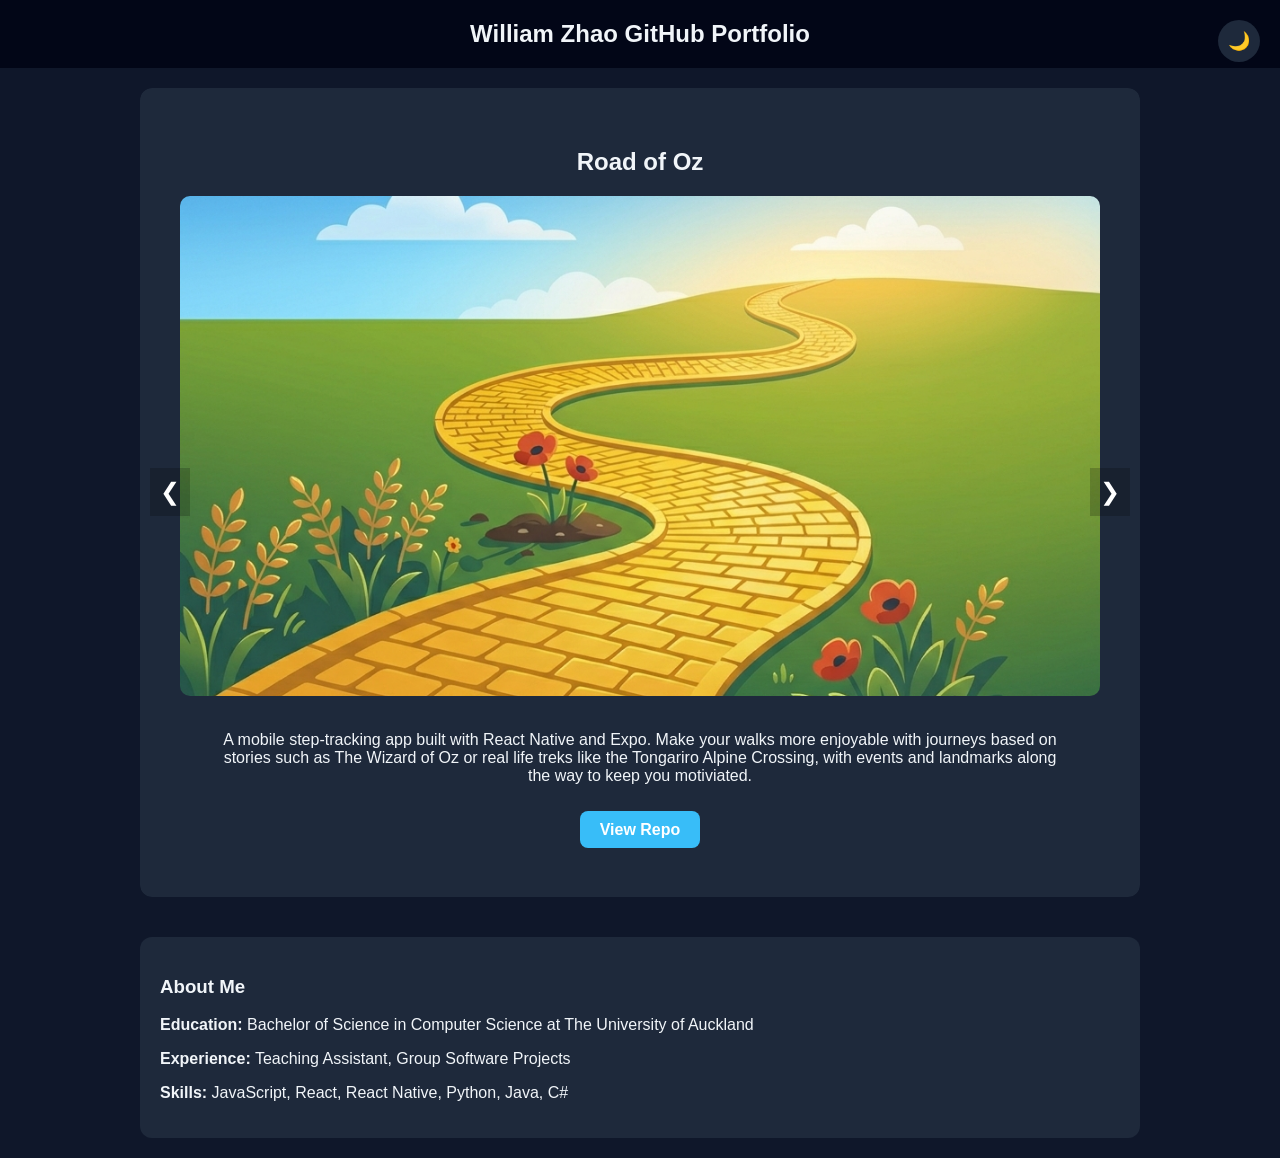
==== html/index.html @ 2fb87734 "Moved css into seperate stylesheet" ====
<!DOCTYPE html>
<html lang="en">
<head>
  <meta charset="UTF-8">
  <meta name="viewport" content="width=device-width, initial-scale=1.0">
  <link rel="stylesheet" href="../css/index.css">
  <title>My Portfolio</title>
</head>
<body>

<button class="theme-toggle" onclick="toggleTheme()" id="themeBtn">🌙</button>

<header>William Zhao GitHub Portfolio</header>

<div class="container">

  <div class="carousel">
    <div class="slides" id="slides">

      <div class="slide">
        <h2>Road of Oz</h2>
        <img src="../img/icon_RoZ.png" alt="Road of Oz screenshot" class="slide-img">
        <div class="slideText">
        <p>A mobile step-tracking app built with React Native and Expo. Make your walks more enjoyable with journeys based on stories such as The Wizard of Oz
            or real life treks like the Tongariro Alpine Crossing, with events and landmarks along the way to keep you motiviated.</p>
        </div>
        <div class="buttons">
          <a href="https://github.com/WilliamZhaoYiYang/The-Yellow-Brick-Road" target="_blank">View Repo</a>
        </div>
      </div>

      <div class="slide">
        <h2>Meddy</h2>
        <img src="../img/icon_meddy.png" alt="Road of Oz screenshot" class="slide-img">
        <div class="slideText">
            <p> A mobile pharmaceutecal app that can scan or search up any medicine approved for supply on the New Zealand Universal List of Medicines database. 
                I and my team worked on this app as a university project in collaboration with Medsafe, a medicial regulatory body run by the NZ Ministry of Health. 
                However due to privacy concerns, we are <i>not allowed</i> to set the GitHub repository public. For more information, click the button below.
            </p>
        </div>
        <div class="buttons">
          <a href="" target="_blank">View More</a>
        </div>
      </div>
    </div>

    <button class="nav-btn prev" onclick="prevSlide()">❮</button>
    <button class="nav-btn next" onclick="nextSlide()">❯</button>
  </div>

  <div class="credentials fade-in">
    <h3>About Me</h3>
    <p><strong>Education:</strong> Bachelor of Science in Computer Science at The University of Auckland</p>
    <p><strong>Experience:</strong> Teaching Assistant, Group Software Projects</p>
    <p><strong>Skills:</strong> JavaScript, React, React Native, Python, Java, C#</p>
  </div>

</div>

<script>
  let index = 0;
  const slides = document.getElementById('slides');
  const totalSlides = slides.children.length;

  function updateSlide() {
    slides.style.transform = `translateX(-${index * 100}%)`;
  }

  function nextSlide() {
    index = (index + 1) % totalSlides;
    updateSlide();
  }

  function prevSlide() {
    index = (index - 1 + totalSlides) % totalSlides;
    updateSlide();
  }

  // Auto-slide
  // setInterval(nextSlide, 5000);

  function toggleTheme(){
    const body = document.body;
    const btn = document.getElementById('themeBtn');

    body.classList.toggle('light');

    if (body.classList.contains('light')){
        btn.textContent = '☀️';
        localStorage.setItem('theme', 'light');
    } else {
        btn.textContent = '🌙';
        localStorage.setItem('theme', 'dark');
    }
  }
  
  // load saved theme
  window.onload = () => {
    const saved = localStorage.getItem('theme');
    const btn = document.getElementById('themeBtn');

    if (saved === 'light') {
        document.body.classList.add('light');
        btn.textContent = '☀️';
    }
  };
</script>

</body>
</html>
---- css/index.css ----
:root {
      --bg: #0f172a;
      --text: #f1f5f9;
      --card: #1e293b;
      --header: #020617;
      --accent: #38bdf8;
    }

    body.light {
      --bg: #f8fafc;
      --text: #020617;
      --card: #e2e8f0;
      --header: #cbd5f5;
      --accent: #2563eb;
    }

    body {
      margin: 0;
      font-family: Arial, sans-serif;
      background: var(--bg);
      color: var(--text);
      transition: background 0.3s, color 0.3s;
    }

    header {
      padding: 20px;
      text-align: center;
      background: var(--header);
      font-size: 24px;
      font-weight: bold;
    }

    .theme-toggle {
      position: fixed;
      top: 20px;
      right: 20px;
      background: var(--card);
      border: none;
      padding: 10px;
      border-radius: 50%;
      cursor: pointer;
      font-size: 18px;
    }

    .container {
      max-width: 1000px;
      margin: auto;
      padding: 20px;
    }

    .carousel {
      position: relative;
      overflow: hidden;
      border-radius: 12px;
    }

    .slides {
      display: flex;
      transition: transform 0.6s ease-in-out;
    }

    .slide {
      min-width: 100%;
      box-sizing: border-box;
      padding: 40px;
      background: var(--card);
      text-align: center;
      border-radius: 12px;
    }

    .slide-img {
    width: 100%;
    max-height: 500px;
    object-fit: cover;
    border-radius: 10px;
    margin-bottom: 15px;
    }

    .slideText {
        padding-right: 40px;
        padding-left: 40px;
        padding-bottom: 20px;
    }

    .buttons a {
      text-decoration: none;
      padding: 10px 20px;
      border-radius: 8px;
      background: var(--accent);
      color: white;
      font-weight: bold;
    }

    .nav-btn {
      position: absolute;
      top: 50%;
      transform: translateY(-50%);
      background: rgba(0,0,0,0.2);
      border: none;
      color: white;
      font-size: 24px;
      padding: 10px;
      cursor: pointer;
    }

    .prev { left: 10px; }
    .next { right: 10px; }

    .credentials {
      margin-top: 40px;
      background: var(--card);
      padding: 20px;
      border-radius: 12px;
    }

    .fade-in {
      opacity: 0;
      transform: translateY(20px);
      animation: fadeIn 1s forwards;
    }

    @keyframes fadeIn {
      to {
        opacity: 1;
        transform: translateY(0);
      }
    }
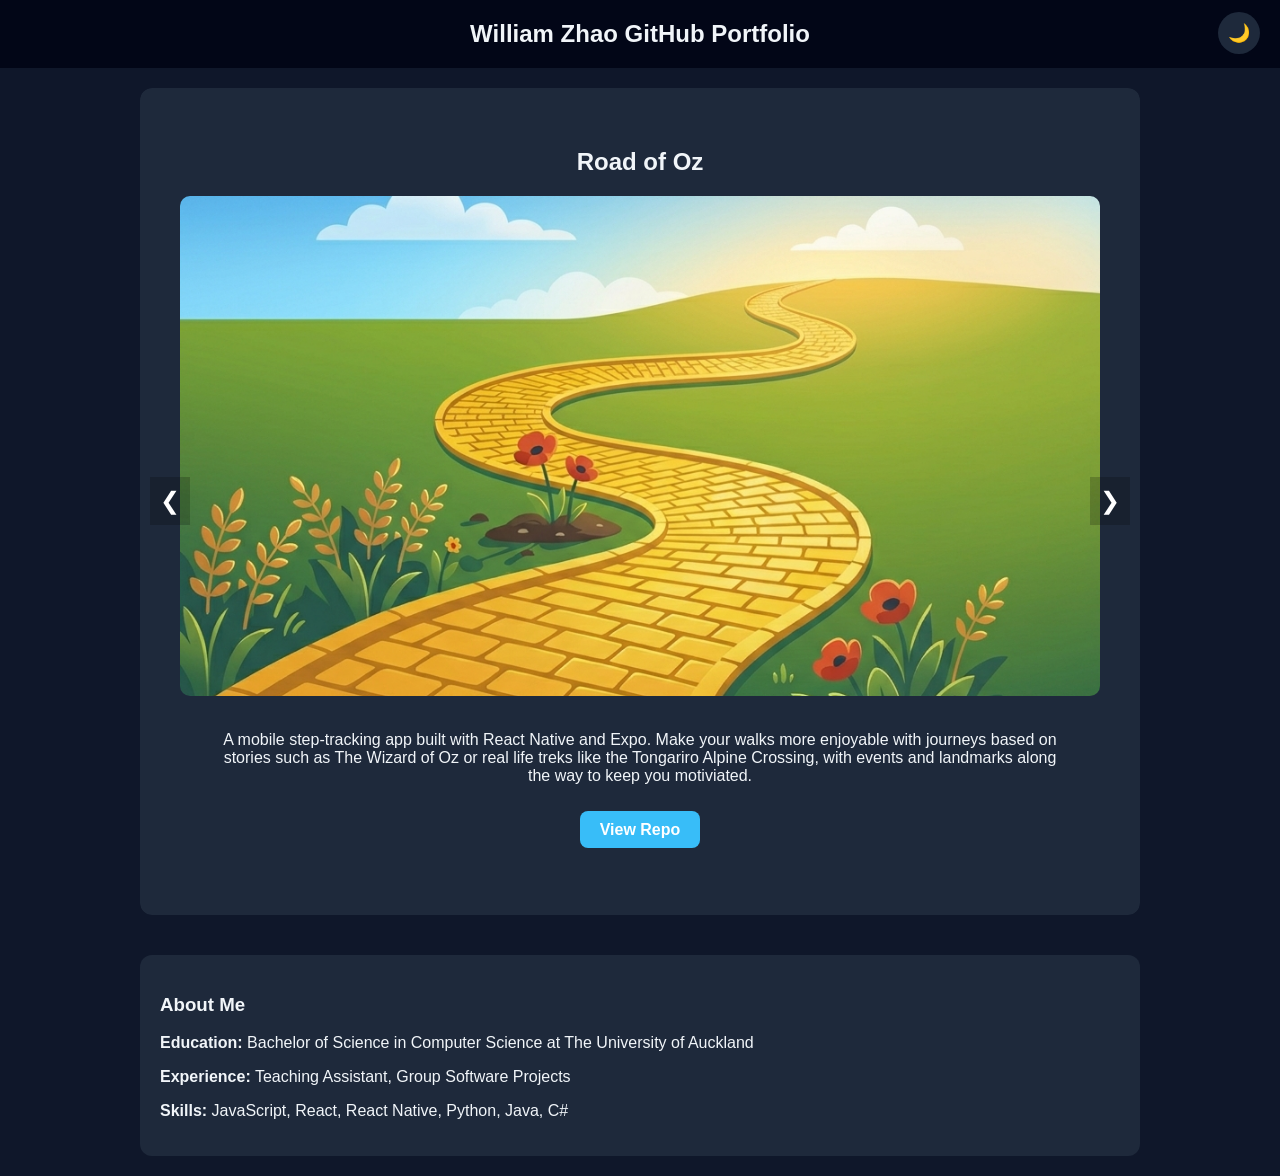
==== commit 2b193b09: "Add new html, css, and js for individual project page" ====
--- a/html/index.html
+++ b/html/index.html
@@ -4,6 +4,7 @@
   <meta charset="UTF-8">
   <meta name="viewport" content="width=device-width, initial-scale=1.0">
   <link rel="stylesheet" href="../css/index.css">
+  <script src="../js/index.js" defer></script>
   <title>My Portfolio</title>
 </head>
 <body>
@@ -19,7 +20,7 @@
 
       <div class="slide">
         <h2>Road of Oz</h2>
-        <img src="../img/icon_RoZ.png" alt="Road of Oz screenshot" class="slide-img">
+        <img src="../img/icon_RoZ.png" alt="Road of Oz App Icon" class="slide-img">
         <div class="slideText">
         <p>A mobile step-tracking app built with React Native and Expo. Make your walks more enjoyable with journeys based on stories such as The Wizard of Oz
             or real life treks like the Tongariro Alpine Crossing, with events and landmarks along the way to keep you motiviated.</p>
@@ -31,15 +32,15 @@
 
       <div class="slide">
         <h2>Meddy</h2>
-        <img src="../img/icon_meddy.png" alt="Road of Oz screenshot" class="slide-img">
+        <img src="../img/icon_meddy.png" alt="Meddy App Icon" class="slide-img">
         <div class="slideText">
             <p> A mobile pharmaceutecal app that can scan or search up any medicine approved for supply on the New Zealand Universal List of Medicines database. 
-                I and my team worked on this app as a university project in collaboration with Medsafe, a medicial regulatory body run by the NZ Ministry of Health. 
-                However due to privacy concerns, we are <i>not allowed</i> to set the GitHub repository public. For more information, click the button below.
+                Our team worked on this app as a university project in collaboration with Medsafe, a medicial regulatory body run by the NZ Ministry of Health. 
+                However due to privacy and regulatory constraints from our client, the source code repository cannot be made public. For more information, click the button below.
             </p>
         </div>
         <div class="buttons">
-          <a href="" target="_blank">View More</a>
+          <a href="./meddy.html" target="_blank">View More</a>
         </div>
       </div>
     </div>
@@ -57,54 +58,5 @@
 
 </div>
 
-<script>
-  let index = 0;
-  const slides = document.getElementById('slides');
-  const totalSlides = slides.children.length;
-
-  function updateSlide() {
-    slides.style.transform = `translateX(-${index * 100}%)`;
-  }
-
-  function nextSlide() {
-    index = (index + 1) % totalSlides;
-    updateSlide();
-  }
-
-  function prevSlide() {
-    index = (index - 1 + totalSlides) % totalSlides;
-    updateSlide();
-  }
-
-  // Auto-slide
-  // setInterval(nextSlide, 5000);
-
-  function toggleTheme(){
-    const body = document.body;
-    const btn = document.getElementById('themeBtn');
-
-    body.classList.toggle('light');
-
-    if (body.classList.contains('light')){
-        btn.textContent = '☀️';
-        localStorage.setItem('theme', 'light');
-    } else {
-        btn.textContent = '🌙';
-        localStorage.setItem('theme', 'dark');
-    }
-  }
-  
-  // load saved theme
-  window.onload = () => {
-    const saved = localStorage.getItem('theme');
-    const btn = document.getElementById('themeBtn');
-
-    if (saved === 'light') {
-        document.body.classList.add('light');
-        btn.textContent = '☀️';
-    }
-  };
-</script>
-
 </body>
 </html>
--- a/css/index.css
+++ b/css/index.css
@@ -20,6 +20,7 @@
       background: var(--bg);
       color: var(--text);
       transition: background 0.3s, color 0.3s;
+      min-height: 100vh;
     }
 
     header {
@@ -32,7 +33,7 @@
 
     .theme-toggle {
       position: fixed;
-      top: 20px;
+      top: 12px;
       right: 20px;
       background: var(--card);
       border: none;
